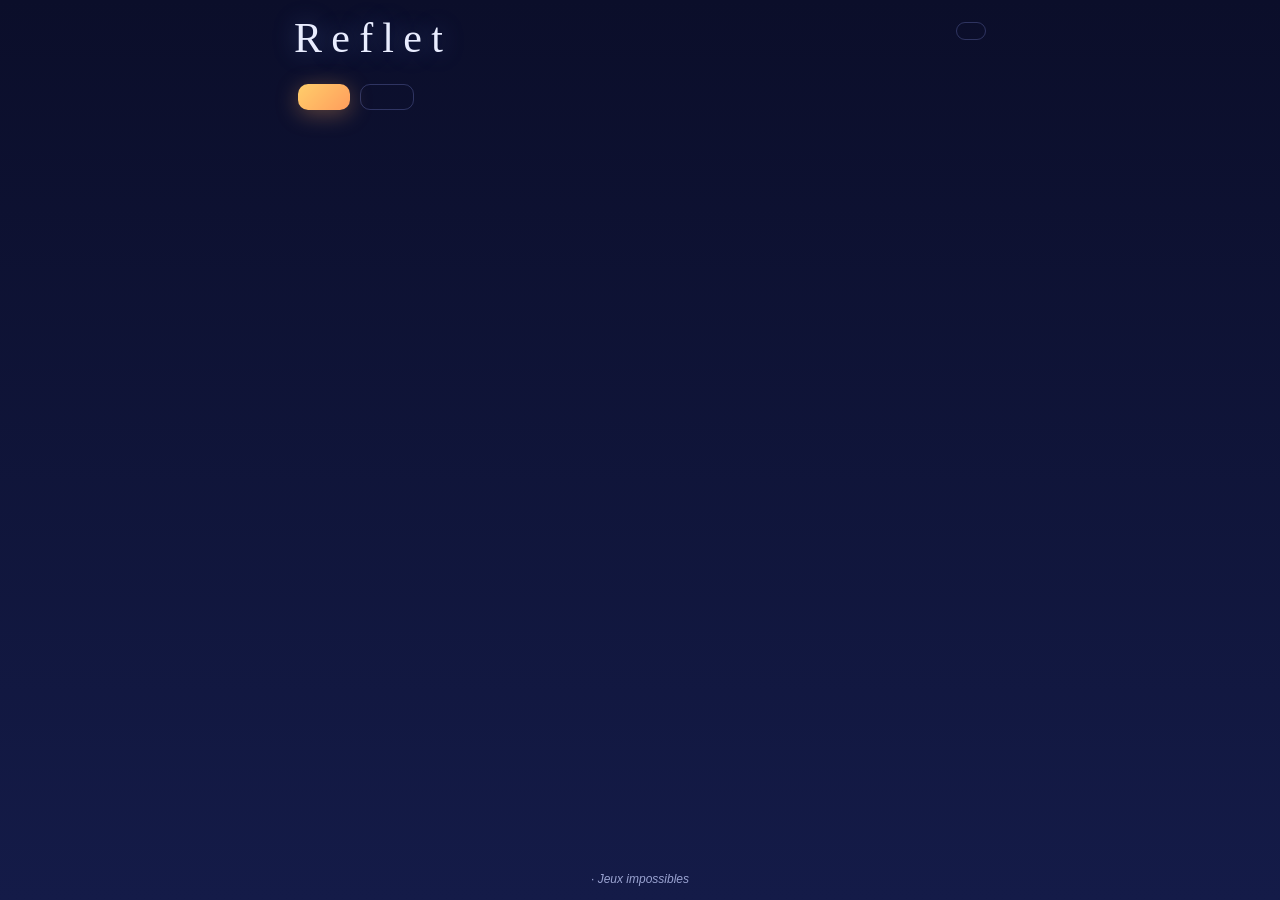
==== index.html @ 9a69a8be "Interface trilingue EN/FR/ES : écrans accueil/niveaux/jeu, plateau animé, swipe + croix tactile, und" ====
<!DOCTYPE html>
<html lang="en">
<head>
  <meta charset="utf-8">
  <meta name="viewport" content="width=device-width, initial-scale=1, viewport-fit=cover">
  <title>Reflet</title>
  <meta name="description" content="Reflet — a puzzle of twin lights. One command drives two fireflies; her left is your right.">
  <link rel="stylesheet" href="css/style.css">
</head>
<body>
  <div id="app">
    <header id="top">
      <div class="brand">
        <h1>Reflet</h1>
        <p id="tagline"></p>
      </div>
      <div class="topctl">
        <div id="langs" class="langs" role="group" aria-label="Language"></div>
        <button id="btn-sound" class="ghost"></button>
      </div>
    </header>

    <main>
      <section id="home" class="screen">
        <p class="subtitle" data-i18n="subtitle"></p>
        <div class="homebtns">
          <button id="btn-play" class="primary big"></button>
          <button id="btn-howto" class="ghost big"></button>
        </div>
        <div id="levelgrid" class="levelgrid"></div>
        <p class="keys" data-i18n="keysHint"></p>
      </section>

      <section id="game" class="screen hidden">
        <div class="hud">
          <button id="btn-menu" class="ghost"></button>
          <div class="hud-mid">
            <span id="hud-level"></span>
            <span id="hud-moves" class="muted"></span>
          </div>
          <div class="hud-right">
            <button id="btn-undo" class="ghost"></button>
            <button id="btn-restart" class="ghost"></button>
            <button id="btn-rules-game" class="ghost round"></button>
          </div>
        </div>
        <p id="goal-hint" class="goalhint"></p>
        <div id="board-wrap"><div id="board" tabindex="0" aria-label="Reflet board"></div></div>
        <div id="dpad" class="dpad">
          <span></span><button id="dpad-u" class="ghost" aria-label="Up">▲</button><span></span>
          <button id="dpad-l" class="ghost" aria-label="Left">◀</button>
          <button id="dpad-d" class="ghost" aria-label="Down">▼</button>
          <button id="dpad-r" class="ghost" aria-label="Right">▶</button>
        </div>
        <p class="keys touch-only" data-i18n="touchHint"></p>
      </section>
    </main>

    <footer>
      <span data-i18n="credit"></span> · <span class="series">Jeux impossibles</span>
    </footer>
  </div>

  <div id="overlay" class="hidden" role="dialog" aria-modal="true">
    <div id="overlay-card"></div>
  </div>

  <script src="js/engine.js"></script>
  <script src="js/levels.js"></script>
  <script src="js/i18n.js"></script>
  <script src="js/audio.js"></script>
  <script src="js/ui.js"></script>
</body>
</html>
---- css/style.css ----
/* Reflet — feuille de style. Palette nuit : indigo profond, ambre, turquoise. */
* { box-sizing: border-box; margin: 0; padding: 0; }
html, body { height: 100%; }

:root {
  --bg0: #0b0e2a;
  --bg1: #141b48;
  --ink: #e9edff;
  --muted: #9aa3d1;
  --amber: #ffce6b;
  --amber-glow: rgba(255, 194, 100, 0.55);
  --teal: #6fe3ff;
  --teal-glow: rgba(100, 215, 255, 0.5);
  --wall: #2b3163;
  --wall-top: #3d4489;
  --panel: rgba(20, 26, 66, 0.72);
}

body {
  font-family: -apple-system, "Segoe UI", Roboto, "Helvetica Neue", Arial, sans-serif;
  background: linear-gradient(180deg, var(--bg0) 0%, var(--bg1) 100%) fixed;
  color: var(--ink);
  min-height: 100vh;
  overflow-x: hidden;
  -webkit-tap-highlight-color: transparent;
}

#app {
  max-width: 720px;
  margin: 0 auto;
  padding: 14px 14px 8px;
  min-height: 100vh;
  display: flex;
  flex-direction: column;
}

/* ---------------------------------------------------------------- en-tête */
#top { display: flex; align-items: flex-start; justify-content: space-between; gap: 10px; }
.brand h1 {
  font-family: Georgia, "Times New Roman", serif;
  font-weight: 500;
  font-size: clamp(30px, 6vw, 42px);
  letter-spacing: 0.22em;
  color: var(--ink);
  text-shadow: 0 0 24px rgba(120, 160, 255, 0.35);
}
#tagline { color: var(--muted); font-size: 13px; letter-spacing: 0.08em; }
.topctl { display: flex; flex-direction: column; align-items: flex-end; gap: 8px; }
.langs { display: flex; gap: 4px; }

/* ---------------------------------------------------------------- boutons */
button {
  font: inherit;
  color: var(--ink);
  background: var(--panel);
  border: 1px solid rgba(150, 165, 255, 0.25);
  border-radius: 10px;
  padding: 8px 14px;
  cursor: pointer;
  transition: transform 0.08s ease, border-color 0.15s ease, background 0.15s ease;
}
button:hover { border-color: rgba(180, 195, 255, 0.55); }
button:active { transform: scale(0.96); }
button:focus-visible { outline: 2px solid var(--teal); outline-offset: 2px; }
button.primary {
  background: linear-gradient(135deg, #ffce6b, #ff9d5c);
  color: #241c07;
  font-weight: 700;
  border: none;
  box-shadow: 0 4px 22px rgba(255, 170, 90, 0.35);
}
button.big { font-size: 17px; padding: 12px 26px; }
button.ghost { background: transparent; }
button.round { width: 38px; height: 38px; padding: 0; border-radius: 50%; font-weight: 700; }
.pill { padding: 4px 10px; font-size: 12px; border-radius: 999px; }
.pill.active { border-color: var(--amber); color: var(--amber); }

/* ---------------------------------------------------------------- écrans */
main { flex: 1; display: flex; flex-direction: column; }
.screen { animation: fadein 0.25s ease; }
.hidden { display: none !important; }
@keyframes fadein { from { opacity: 0; transform: translateY(6px); } to { opacity: 1; } }

.subtitle { margin: 22px 4px 18px; max-width: 52ch; line-height: 1.55; color: var(--ink); opacity: 0.92; }
.homebtns { display: flex; gap: 10px; flex-wrap: wrap; margin: 0 4px 20px; }
.keys { color: var(--muted); font-size: 12.5px; margin: 14px 4px; text-align: center; }

.levelgrid { display: flex; flex-wrap: wrap; gap: 8px; margin: 4px; }
.chip {
  width: 52px; height: 56px;
  display: flex; flex-direction: column; align-items: center; justify-content: center;
  font-size: 17px;
}
.chip.locked { opacity: 0.45; cursor: default; }
.chip-stars { font-size: 9px; color: var(--amber); letter-spacing: 1px; margin-top: 2px; min-height: 11px; }

/* ---------------------------------------------------------------- hud */
.hud { display: flex; align-items: center; justify-content: space-between; gap: 8px; margin: 10px 0 2px; }
.hud-mid { display: flex; flex-direction: column; align-items: center; gap: 2px; min-width: 0; }
#hud-level { font-size: 15px; }
#hud-moves { font-size: 12.5px; }
.muted { color: var(--muted); }
.hud-right { display: flex; gap: 6px; align-items: center; }
#btn-undo, #btn-restart { font-size: 13px; padding: 8px 10px; }
.goalhint { text-align: center; color: var(--muted); font-size: 12.5px; margin: 6px 0 12px; letter-spacing: 0.04em; }

/* ---------------------------------------------------------------- plateau */
#board-wrap { display: flex; justify-content: center; }
#board {
  position: relative;
  border-radius: 14px;
  background: rgba(10, 13, 40, 0.6);
  box-shadow: inset 0 0 0 1px rgba(140, 160, 255, 0.14), 0 10px 40px rgba(0, 0, 20, 0.45);
  touch-action: none;
  outline: none;
}
#board.shake { animation: shake 0.28s ease; }
@keyframes shake {
  0%, 100% { transform: translateX(0); }
  25% { transform: translateX(-5px); }
  50% { transform: translateX(4px); }
  75% { transform: translateX(-2px); }
}

.cell { position: absolute; }
.cell.alt { background: rgba(255, 255, 255, 0.028); }
.cell.wall {
  background: linear-gradient(180deg, var(--wall-top), var(--wall));
  box-shadow: inset 0 -3px 0 rgba(0, 0, 30, 0.35), inset 0 1px 0 rgba(190, 200, 255, 0.18);
  border-radius: 5px;
  transform: scale(0.94);
}
.cell.goal-a, .cell.goal-b { border-radius: 50%; }
.cell.goal-a {
  box-shadow: inset 0 0 0 2px var(--amber), inset 0 0 14px rgba(255, 200, 100, 0.35);
  animation: breathe 2.6s ease-in-out infinite;
}
.cell.goal-b {
  box-shadow: inset 0 0 0 2px var(--teal), inset 0 0 14px rgba(100, 220, 255, 0.3);
  animation: breathe 2.6s ease-in-out infinite 1.3s;
}
@keyframes breathe {
  0%, 100% { box-shadow: inset 0 0 0 2px currentColor; }
  50% { filter: brightness(1.35); }
}
.cell.goal-a { color: var(--amber); }
.cell.goal-b { color: var(--teal); }

/* lucioles */
.fly {
  position: absolute;
  top: 0; left: 0;
  display: flex; align-items: center; justify-content: center;
  transition: transform 0.14s ease;
  pointer-events: none;
  z-index: 2;
}
.fly::after {
  content: "";
  width: 42%; height: 42%;
  border-radius: 50%;
  animation: flicker 1.9s ease-in-out infinite;
}
.fly.a::after { background: radial-gradient(circle at 35% 35%, #fff6dc, var(--amber) 60%); box-shadow: 0 0 14px 6px var(--amber-glow); }
.fly.b::after { background: radial-gradient(circle at 35% 35%, #eafcff, var(--teal) 60%); box-shadow: 0 0 14px 6px var(--teal-glow); animation-delay: 0.9s; }
@keyframes flicker {
  0%, 100% { opacity: 1; transform: scale(1); }
  45% { opacity: 0.75; transform: scale(0.88); }
  60% { opacity: 1; transform: scale(1.05); }
}
.fly.home::after { animation: homepulse 0.7s ease infinite alternate; }
@keyframes homepulse { from { transform: scale(1); } to { transform: scale(1.5); } }

/* ---------------------------------------------------------------- croix tactile */
.dpad {
  display: none;
  grid-template-columns: repeat(3, 56px);
  grid-template-rows: repeat(2, 48px);
  gap: 6px;
  justify-content: center;
  margin-top: 16px;
}
body.touch .dpad { display: grid; }
body.touch .touch-only { display: block; }
.touch-only { display: none; }
#dpad button { font-size: 18px; }

/* ---------------------------------------------------------------- superpositions */
#overlay {
  position: fixed; inset: 0;
  background: rgba(6, 8, 26, 0.78);
  backdrop-filter: blur(3px);
  display: flex; align-items: center; justify-content: center;
  z-index: 10;
  padding: 20px;
  animation: fadein 0.2s ease;
}
#overlay-card {
  background: linear-gradient(180deg, #161d4e, #10143a);
  border: 1px solid rgba(150, 165, 255, 0.3);
  border-radius: 16px;
  padding: 26px 24px;
  max-width: 430px;
  width: 100%;
  box-shadow: 0 18px 60px rgba(0, 0, 25, 0.6);
  text-align: center;
}
#overlay-card h2 {
  font-family: Georgia, serif;
  font-weight: 500;
  letter-spacing: 0.06em;
  margin-bottom: 12px;
  font-size: 24px;
}
.rules { text-align: left; }
.rules p { margin: 10px 0; line-height: 1.55; font-size: 14.5px; }
.rules-demo {
  display: flex; align-items: center; justify-content: center; gap: 10px;
  margin: 14px 0; color: var(--muted); font-size: 13px;
}
.demo-fly { font-size: 20px; }
.demo-fly.a { color: var(--amber); text-shadow: 0 0 10px var(--amber-glow); }
.demo-fly.b { color: var(--teal); text-shadow: 0 0 10px var(--teal-glow); }
#overlay-card button { margin-top: 14px; }
.btn-row { display: flex; gap: 8px; justify-content: center; }
.big { font-size: 20px; }
.star-row { font-size: 38px; margin: 6px 0 10px; letter-spacing: 6px; }
.star { color: rgba(160, 170, 220, 0.35); }
.star.on { color: var(--amber); text-shadow: 0 0 18px var(--amber-glow); animation: pop 0.4s ease; }
@keyframes pop { from { transform: scale(0.3); opacity: 0; } to { transform: scale(1); } }

/* ---------------------------------------------------------------- pied */
footer {
  margin-top: 18px;
  padding: 10px 4px 6px;
  color: var(--muted);
  font-size: 12px;
  text-align: center;
}
.series { font-style: italic; }

/* marge de sécurité pour les téléphones à encoche */
@supports (padding: env(safe-area-inset-bottom)) {
  footer { padding-bottom: calc(6px + env(safe-area-inset-bottom)); }
}
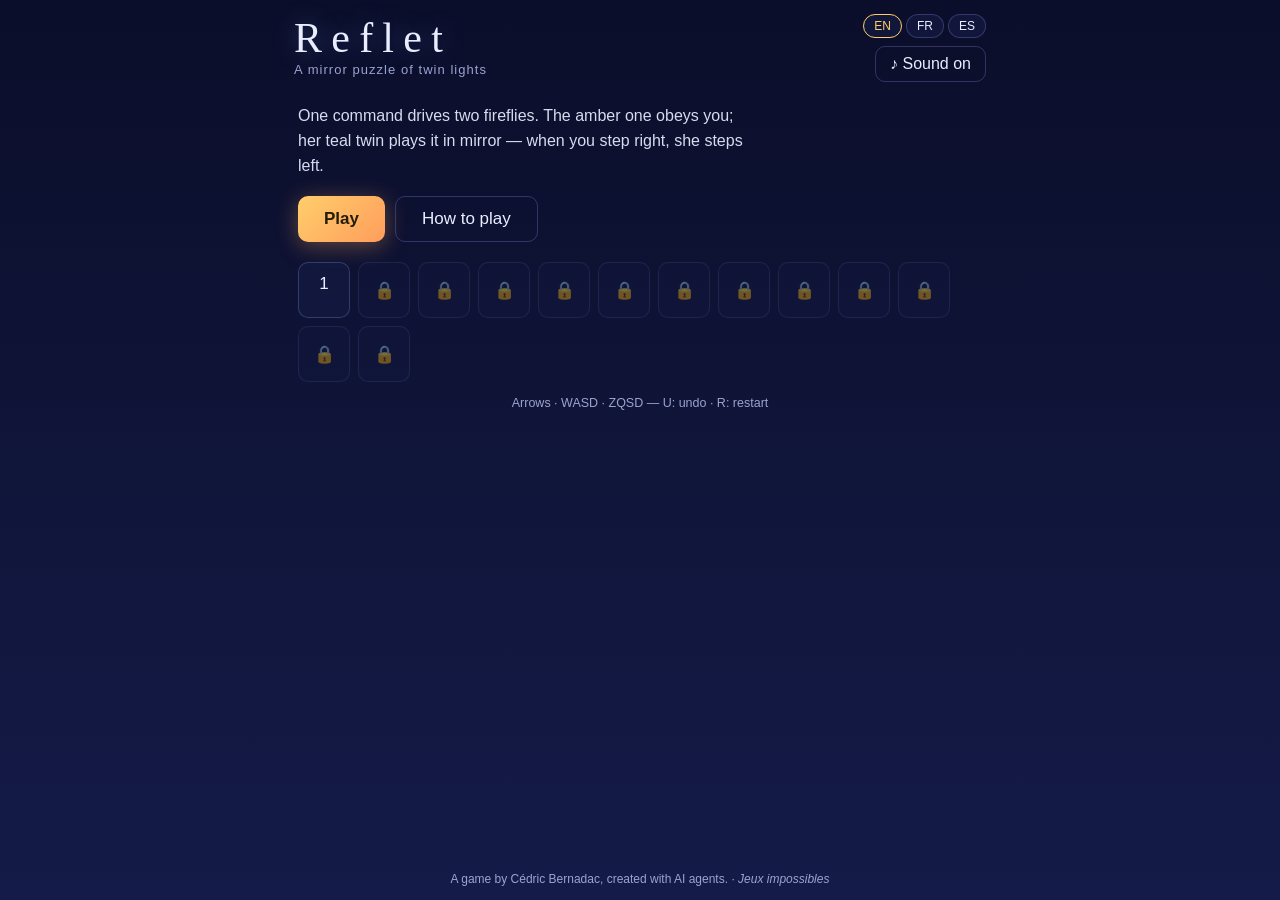
==== commit e78df882: "Format LOB7 : index.html autonome généré depuis les sources (styles/scripts inline), build tools/bui" ====
--- a/index.html
+++ b/index.html
@@ -5,7 +5,254 @@
   <meta name="viewport" content="width=device-width, initial-scale=1, viewport-fit=cover">
   <title>Reflet</title>
   <meta name="description" content="Reflet — a puzzle of twin lights. One command drives two fireflies; her left is your right.">
-  <link rel="stylesheet" href="css/style.css">
+  <style>
+/* Reflet — feuille de style. Palette nuit : indigo profond, ambre, turquoise. */
+* { box-sizing: border-box; margin: 0; padding: 0; }
+html, body { height: 100%; }
+
+:root {
+  --bg0: #0b0e2a;
+  --bg1: #141b48;
+  --ink: #e9edff;
+  --muted: #9aa3d1;
+  --amber: #ffce6b;
+  --amber-glow: rgba(255, 194, 100, 0.55);
+  --teal: #6fe3ff;
+  --teal-glow: rgba(100, 215, 255, 0.5);
+  --wall: #2b3163;
+  --wall-top: #3d4489;
+  --panel: rgba(20, 26, 66, 0.72);
+}
+
+body {
+  font-family: -apple-system, "Segoe UI", Roboto, "Helvetica Neue", Arial, sans-serif;
+  background: linear-gradient(180deg, var(--bg0) 0%, var(--bg1) 100%) fixed;
+  color: var(--ink);
+  min-height: 100vh;
+  overflow-x: hidden;
+  -webkit-tap-highlight-color: transparent;
+}
+
+#app {
+  max-width: 720px;
+  margin: 0 auto;
+  padding: 14px 14px 8px;
+  min-height: 100vh;
+  display: flex;
+  flex-direction: column;
+}
+
+/* ---------------------------------------------------------------- en-tête */
+#top { display: flex; align-items: flex-start; justify-content: space-between; gap: 10px; }
+.brand h1 {
+  font-family: Georgia, "Times New Roman", serif;
+  font-weight: 500;
+  font-size: clamp(30px, 6vw, 42px);
+  letter-spacing: 0.22em;
+  color: var(--ink);
+  text-shadow: 0 0 24px rgba(120, 160, 255, 0.35);
+}
+#tagline { color: var(--muted); font-size: 13px; letter-spacing: 0.08em; }
+.topctl { display: flex; flex-direction: column; align-items: flex-end; gap: 8px; }
+.langs { display: flex; gap: 4px; }
+
+/* ---------------------------------------------------------------- boutons */
+button {
+  font: inherit;
+  color: var(--ink);
+  background: var(--panel);
+  border: 1px solid rgba(150, 165, 255, 0.25);
+  border-radius: 10px;
+  padding: 8px 14px;
+  cursor: pointer;
+  transition: transform 0.08s ease, border-color 0.15s ease, background 0.15s ease;
+}
+button:hover { border-color: rgba(180, 195, 255, 0.55); }
+button:active { transform: scale(0.96); }
+button:focus-visible { outline: 2px solid var(--teal); outline-offset: 2px; }
+button.primary {
+  background: linear-gradient(135deg, #ffce6b, #ff9d5c);
+  color: #241c07;
+  font-weight: 700;
+  border: none;
+  box-shadow: 0 4px 22px rgba(255, 170, 90, 0.35);
+}
+button.big { font-size: 17px; padding: 12px 26px; }
+button.ghost { background: transparent; }
+button.round { width: 38px; height: 38px; padding: 0; border-radius: 50%; font-weight: 700; }
+.pill { padding: 4px 10px; font-size: 12px; border-radius: 999px; }
+.pill.active { border-color: var(--amber); color: var(--amber); }
+
+/* ---------------------------------------------------------------- écrans */
+main { flex: 1; display: flex; flex-direction: column; }
+.screen { animation: fadein 0.25s ease; }
+.hidden { display: none !important; }
+@keyframes fadein { from { opacity: 0; transform: translateY(6px); } to { opacity: 1; } }
+
+.subtitle { margin: 22px 4px 18px; max-width: 52ch; line-height: 1.55; color: var(--ink); opacity: 0.92; }
+.homebtns { display: flex; gap: 10px; flex-wrap: wrap; margin: 0 4px 20px; }
+.keys { color: var(--muted); font-size: 12.5px; margin: 14px 4px; text-align: center; }
+
+.levelgrid { display: flex; flex-wrap: wrap; gap: 8px; margin: 4px; }
+.chip {
+  width: 52px; height: 56px;
+  display: flex; flex-direction: column; align-items: center; justify-content: center;
+  font-size: 17px;
+}
+.chip.locked { opacity: 0.45; cursor: default; }
+.chip-stars { font-size: 9px; color: var(--amber); letter-spacing: 1px; margin-top: 2px; min-height: 11px; }
+
+/* ---------------------------------------------------------------- hud */
+.hud { display: flex; align-items: center; justify-content: space-between; gap: 8px; margin: 10px 0 2px; }
+.hud-mid { display: flex; flex-direction: column; align-items: center; gap: 2px; min-width: 0; }
+#hud-level { font-size: 15px; }
+#hud-moves { font-size: 12.5px; }
+.muted { color: var(--muted); }
+.hud-right { display: flex; gap: 6px; align-items: center; }
+#btn-undo, #btn-restart { font-size: 13px; padding: 8px 10px; }
+.goalhint { text-align: center; color: var(--muted); font-size: 12.5px; margin: 6px 0 12px; letter-spacing: 0.04em; }
+
+/* ---------------------------------------------------------------- plateau */
+#board-wrap { display: flex; justify-content: center; }
+#board {
+  position: relative;
+  border-radius: 14px;
+  background: rgba(10, 13, 40, 0.6);
+  box-shadow: inset 0 0 0 1px rgba(140, 160, 255, 0.14), 0 10px 40px rgba(0, 0, 20, 0.45);
+  touch-action: none;
+  outline: none;
+}
+#board.shake { animation: shake 0.28s ease; }
+@keyframes shake {
+  0%, 100% { transform: translateX(0); }
+  25% { transform: translateX(-5px); }
+  50% { transform: translateX(4px); }
+  75% { transform: translateX(-2px); }
+}
+
+.cell { position: absolute; }
+.cell.alt { background: rgba(255, 255, 255, 0.028); }
+.cell.wall {
+  background: linear-gradient(180deg, var(--wall-top), var(--wall));
+  box-shadow: inset 0 -3px 0 rgba(0, 0, 30, 0.35), inset 0 1px 0 rgba(190, 200, 255, 0.18);
+  border-radius: 5px;
+  transform: scale(0.94);
+}
+.cell.goal-a, .cell.goal-b { border-radius: 50%; }
+.cell.goal-a {
+  box-shadow: inset 0 0 0 2px var(--amber), inset 0 0 14px rgba(255, 200, 100, 0.35);
+  animation: breathe 2.6s ease-in-out infinite;
+}
+.cell.goal-b {
+  box-shadow: inset 0 0 0 2px var(--teal), inset 0 0 14px rgba(100, 220, 255, 0.3);
+  animation: breathe 2.6s ease-in-out infinite 1.3s;
+}
+@keyframes breathe {
+  0%, 100% { box-shadow: inset 0 0 0 2px currentColor; }
+  50% { filter: brightness(1.35); }
+}
+.cell.goal-a { color: var(--amber); }
+.cell.goal-b { color: var(--teal); }
+
+/* lucioles */
+.fly {
+  position: absolute;
+  top: 0; left: 0;
+  display: flex; align-items: center; justify-content: center;
+  transition: transform 0.14s ease;
+  pointer-events: none;
+  z-index: 2;
+}
+.fly::after {
+  content: "";
+  width: 42%; height: 42%;
+  border-radius: 50%;
+  animation: flicker 1.9s ease-in-out infinite;
+}
+.fly.a::after { background: radial-gradient(circle at 35% 35%, #fff6dc, var(--amber) 60%); box-shadow: 0 0 14px 6px var(--amber-glow); }
+.fly.b::after { background: radial-gradient(circle at 35% 35%, #eafcff, var(--teal) 60%); box-shadow: 0 0 14px 6px var(--teal-glow); animation-delay: 0.9s; }
+@keyframes flicker {
+  0%, 100% { opacity: 1; transform: scale(1); }
+  45% { opacity: 0.75; transform: scale(0.88); }
+  60% { opacity: 1; transform: scale(1.05); }
+}
+.fly.home::after { animation: homepulse 0.7s ease infinite alternate; }
+@keyframes homepulse { from { transform: scale(1); } to { transform: scale(1.5); } }
+
+/* ---------------------------------------------------------------- croix tactile */
+.dpad {
+  display: none;
+  grid-template-columns: repeat(3, 56px);
+  grid-template-rows: repeat(2, 48px);
+  gap: 6px;
+  justify-content: center;
+  margin-top: 16px;
+}
+body.touch .dpad { display: grid; }
+body.touch .touch-only { display: block; }
+.touch-only { display: none; }
+#dpad button { font-size: 18px; }
+
+/* ---------------------------------------------------------------- superpositions */
+#overlay {
+  position: fixed; inset: 0;
+  background: rgba(6, 8, 26, 0.78);
+  backdrop-filter: blur(3px);
+  display: flex; align-items: center; justify-content: center;
+  z-index: 10;
+  padding: 20px;
+  animation: fadein 0.2s ease;
+}
+#overlay-card {
+  background: linear-gradient(180deg, #161d4e, #10143a);
+  border: 1px solid rgba(150, 165, 255, 0.3);
+  border-radius: 16px;
+  padding: 26px 24px;
+  max-width: 430px;
+  width: 100%;
+  box-shadow: 0 18px 60px rgba(0, 0, 25, 0.6);
+  text-align: center;
+}
+#overlay-card h2 {
+  font-family: Georgia, serif;
+  font-weight: 500;
+  letter-spacing: 0.06em;
+  margin-bottom: 12px;
+  font-size: 24px;
+}
+.rules { text-align: left; }
+.rules p { margin: 10px 0; line-height: 1.55; font-size: 14.5px; }
+.rules-demo {
+  display: flex; align-items: center; justify-content: center; gap: 10px;
+  margin: 14px 0; color: var(--muted); font-size: 13px;
+}
+.demo-fly { font-size: 20px; }
+.demo-fly.a { color: var(--amber); text-shadow: 0 0 10px var(--amber-glow); }
+.demo-fly.b { color: var(--teal); text-shadow: 0 0 10px var(--teal-glow); }
+#overlay-card button { margin-top: 14px; }
+.btn-row { display: flex; gap: 8px; justify-content: center; }
+.big { font-size: 20px; }
+.star-row { font-size: 38px; margin: 6px 0 10px; letter-spacing: 6px; }
+.star { color: rgba(160, 170, 220, 0.35); }
+.star.on { color: var(--amber); text-shadow: 0 0 18px var(--amber-glow); animation: pop 0.4s ease; }
+@keyframes pop { from { transform: scale(0.3); opacity: 0; } to { transform: scale(1); } }
+
+/* ---------------------------------------------------------------- pied */
+footer {
+  margin-top: 18px;
+  padding: 10px 4px 6px;
+  color: var(--muted);
+  font-size: 12px;
+  text-align: center;
+}
+.series { font-style: italic; }
+
+/* marge de sécurité pour les téléphones à encoche */
+@supports (padding: env(safe-area-inset-bottom)) {
+  footer { padding-bottom: calc(6px + env(safe-area-inset-bottom)); }
+}
+
+</style>
 </head>
 <body>
   <div id="app">
@@ -65,10 +312,806 @@
     <div id="overlay-card"></div>
   </div>
 
-  <script src="js/engine.js"></script>
-  <script src="js/levels.js"></script>
-  <script src="js/i18n.js"></script>
-  <script src="js/audio.js"></script>
-  <script src="js/ui.js"></script>
+  <script>
+/*
+ * Reflet — moteur de jeu pur (sans DOM).
+ * Chargé par index.html (window.RefletEngine) et par les tests Node.
+ * Règle centrale : un seul ordre de déplacement déplace les deux lucioles ;
+ * la seconde (le reflet) joue le même ordre en miroir horizontal (G<->D).
+ */
+(function (root, factory) {
+  if (typeof module === 'object' && module.exports) module.exports = factory();
+  else root.RefletEngine = factory();
+})(typeof self !== 'undefined' ? self : this, function () {
+  'use strict';
+
+  var DIRS = { U: [-1, 0], D: [1, 0], L: [0, -1], R: [0, 1] };
+  var MIRROR = { U: 'U', D: 'D', L: 'R', R: 'L' };
+
+  function parseLevel(level) {
+    var rows = level.grid;
+    var h = rows.length, w = rows[0].length;
+    var walls = new Array(h * w).fill(false);
+    var posA = null, posB = null, goalA = null, goalB = null;
+    for (var r = 0; r < h; r++) {
+      if (rows[r].length !== w) throw new Error('grille non rectangulaire niveau ' + level.name);
+      for (var c = 0; c < w; c++) {
+        var ch = rows[r][c];
+        if (ch === '#') walls[r * w + c] = true;
+        else if (ch === 'A') posA = r * w + c;
+        else if (ch === 'B') posB = r * w + c;
+        else if (ch === 'a') goalA = r * w + c;
+        else if (ch === 'b') goalB = r * w + c;
+        else if (ch !== '.') throw new Error('caractère inconnu « ' + ch + ' » niveau ' + level.name);
+      }
+    }
+    if (posA === null || posB === null || goalA === null || goalB === null)
+      throw new Error('niveau ' + level.name + ' : il faut A, B, a et b');
+    if (posA === posB) throw new Error('niveau ' + level.name + ' : A et B superposés');
+    return { w: w, h: h, walls: walls, posA: posA, posB: posB, goalA: goalA, goalB: goalB,
+             name: level.name, par: level.par || null, theme: level.theme || null };
+  }
+
+  function createState(level) {
+    var g = parseLevel(level);
+    return { w: g.w, h: g.h, walls: g.walls,
+             posA: g.posA, posB: g.posB, goalA: g.goalA, goalB: g.goalB,
+             name: g.name, par: g.par, theme: g.theme,
+             moves: 0, won: false, history: [] };
+  }
+
+  // Case cible d'un pas depuis idx dans dir, ou null si mur / hors grille.
+  function step(state, idx, dir) {
+    var r = Math.floor(idx / state.w), c = idx % state.w;
+    var d = DIRS[dir];
+    var nr = r + d[0], nc = c + d[1];
+    if (nr < 0 || nr >= state.h || nc < 0 || nc >= state.w) return null;
+    var ni = nr * state.w + nc;
+    return state.walls[ni] ? null : ni;
+  }
+
+  /*
+   * Applique un ordre aux deux lucioles simultanément.
+   * Renvoie { moved: bool, aMoved: bool, bMoved: bool, blocked: string|null, won: bool }.
+   * Règles de résolution simultanée :
+   *  - une luciole face à un mur reste sur place ;
+   *  - l'autre ne peut pas entrer sur la case d'une luciole immobile ;
+   *  - deux lucioles qui visent la même case vide restent toutes deux sur place ;
+   *  - deux lucioles qui se croisent (échange de cases) restent sur place.
+   */
+  function attemptMove(state, dir) {
+    if (state.won) return { moved: false, aMoved: false, bMoved: false, blocked: 'won', won: true };
+    if (!DIRS[dir]) throw new Error('direction inconnue ' + dir);
+    var ta = step(state, state.posA, dir);
+    var tb = step(state, state.posB, MIRROR[dir]);
+    var na = ta === null ? state.posA : ta;
+    var nb = tb === null ? state.posB : tb;
+
+    var blocked = null;
+    if (ta !== null && ta === state.posB && tb === null) { na = state.posA; blocked = 'A'; }
+    else if (tb !== null && tb === state.posA && ta === null) { nb = state.posB; blocked = 'B'; }
+    else if (ta !== null && tb !== null && ta === tb) { na = state.posA; nb = state.posB; blocked = 'both'; }
+    else if (ta === state.posB && tb === state.posA && ta !== null && tb !== null) { na = state.posA; nb = state.posB; blocked = 'swap'; }
+
+    if (na === state.posA && nb === state.posB)
+      return { moved: false, aMoved: false, bMoved: false, blocked: blocked || 'walls', won: false };
+
+    state.history.push({ posA: state.posA, posB: state.posB, moves: state.moves });
+    state.posA = na; state.posB = nb; state.moves++;
+    state.won = state.posA === state.goalA && state.posB === state.goalB;
+    return { moved: true, aMoved: na !== state.history[state.history.length - 1].posA,
+             bMoved: nb !== state.history[state.history.length - 1].posB,
+             blocked: null, won: state.won };
+  }
+
+  function undo(state) {
+    if (!state.history.length || state.won) return false;
+    var prev = state.history.pop();
+    state.posA = prev.posA; state.posB = prev.posB; state.moves = prev.moves;
+    return true;
+  }
+
+  // Solveur BFS (tests) : distance minimale en coups, ou -1 si insoluble.
+  function solve(state) {
+    var start = state.posA * state.w * state.h + state.posB;
+    var target = state.goalA * state.w * state.h + state.goalB;
+    if (start === target) return 0;
+    var dist = {}; dist[start] = 0;
+    var queue = [start];
+    var head = 0;
+    while (head < queue.length) {
+      var cur = queue[head++];
+      var posA = Math.floor(cur / (state.w * state.h)), posB = cur % (state.w * state.h);
+      for (var dir in DIRS) {
+        var probe = { w: state.w, h: state.h, walls: state.walls,
+                      posA: posA, posB: posB, goalA: state.goalA, goalB: state.goalB,
+                      moves: 0, won: false, history: [] };
+        var r = attemptMove(probe, dir);
+        if (!r.moved) continue;
+        var key = probe.posA * state.w * state.h + probe.posB;
+        if (dist[key] === undefined) {
+          dist[key] = dist[cur] + 1;
+          if (key === target) return dist[key];
+          queue.push(key);
+        }
+      }
+    }
+    return -1;
+  }
+
+  return { DIRS: DIRS, MIRROR: MIRROR, parseLevel: parseLevel, createState: createState,
+           attemptMove: attemptMove, undo: undo, solve: solve, step: step };
+});
+
+</script>
+  <script>
+/*
+ * Reflet — niveaux, ordre de difficulté croissant.
+ * Grille : '.' sol, '#' mur, 'A' luciole de lumière, 'B' son reflet,
+ *          'a' portail de A, 'b' portail de B.
+ * Un ordre horizontal déplace A à l'horizontale et B en miroir (G<->D) ;
+ * un ordre vertical déplace les deux dans le même sens.
+ * `par` = nombre de coups optimal, prouvé par BFS (tests/engine.test.mjs).
+ */
+(function (root, factory) {
+  if (typeof module === 'object' && module.exports) module.exports = factory();
+  else root.RefletLevels = factory();
+})(typeof self !== 'undefined' ? self : this, function () {
+  'use strict';
+  return {
+    series: 'Jeux impossibles',
+    levels: [
+      { name: 'Éveil', theme: 'Éveil', par: 2, grid: [
+        '.....',
+        '.a.b.',
+        '.....',
+        '.A.B.',
+        '.....'
+      ]},
+      { name: 'Miroir', theme: 'Miroir', par: 3, grid: [
+        '.....',
+        '.ab..',
+        '.....',
+        'A..B.',
+        '.....'
+      ]},
+      { name: 'La rive', theme: 'La rive', par: 4, grid: [
+        '.....',
+        'b...a',
+        '.....',
+        '.BA..',
+        '.....'
+      ]},
+      { name: 'La dérive', theme: 'La dérive', par: 4, grid: [
+        '.......',
+        '..a..b.',
+        '.......',
+        '.......',
+        '.A..#B.',
+        '..#.#..',
+        '.......'
+      ]},
+      { name: 'Le confluent', theme: 'Le confluent', par: 5, grid: [
+        '.....',
+        '.a.b.',
+        '.###.',
+        '.....',
+        '.A.B.',
+        '.....'
+      ]},
+      { name: 'Le col', theme: 'Le col', par: 5, grid: [
+        '.......',
+        '.a...b.',
+        '##.#.##',
+        '.......',
+        '.A...B.',
+        '##.#.##',
+        '.......'
+      ]},
+      { name: 'Le phare', theme: 'Le phare', par: 7, grid: [
+        '.......',
+        '...a...',
+        '.......',
+        '.......',
+        '.A...B.',
+        '.#.#...',
+        '...b...'
+      ]},
+      { name: 'Le guet', theme: 'Le guet', par: 7, grid: [
+        '.....',
+        'b..a.',
+        '.....',
+        '.A...',
+        '.B...',
+        '.....'
+      ]},
+      { name: 'La bergerie', theme: 'La bergerie', par: 10, grid: [
+        '......',
+        '.b..a.',
+        '..##..',
+        '......',
+        '.A.#B.',
+        '#....#'
+      ]},
+      { name: 'La niche', theme: 'La niche', par: 11, grid: [
+        '..#..',
+        '..b..',
+        '..#..',
+        '.A.B.',
+        '.....',
+        '.a..#'
+      ]},
+      { name: 'La faille', theme: 'La faille', par: 11, grid: [
+        '.......',
+        '.a...b.',
+        '.#.##..',
+        '.......',
+        '..##.#.',
+        '.B...A.',
+        '.......'
+      ]},
+      { name: 'L’envers', theme: 'L’envers', par: 11, grid: [
+        '#.....#',
+        '.a...b.',
+        '..#.#..',
+        '...#...',
+        '..#.#..',
+        '.B..A..',
+        '#.....#'
+      ]},
+      { name: 'Le sillage', theme: 'Le sillage', par: 13, grid: [
+        '.......',
+        '..a.b..',
+        '.#.###.',
+        '.......',
+        '.###.#.',
+        '..B.A..',
+        '.......'
+      ]}
+    ]
+  };
+});
+
+</script>
+  <script>
+/*
+ * Reflet — interface multilingue (EN par défaut, FR, ES).
+ */
+(function (root, factory) {
+  if (typeof module === 'object' && module.exports) module.exports = factory();
+  else root.RefletI18n = factory();
+})(typeof self !== 'undefined' ? self : this, function () {
+  'use strict';
+  var dict = {
+    en: {
+      tagline: "A mirror puzzle of twin lights",
+      subtitle: "One command drives two fireflies. The amber one obeys you; her teal twin plays it in mirror — when you step right, she steps left.",
+      play: "Play",
+      continueGame: "Continue",
+      howTo: "How to play",
+      rulesTitle: "How to play",
+      rule1: "Every move drives both fireflies at once. The amber one follows your command; the teal one moves the opposite way horizontally — your left is her right, and vice versa. Up and down move both in the same direction.",
+      rule2: "Walls stop each firefly separately. One can be blocked while her twin slips away — that is how you break the mirror.",
+      rule3: "The sisters cannot swap places. If they would swap or land on the same cell, neither moves.",
+      rule4: "Guide each firefly to her own portal — amber to amber, teal to teal. Both must be home after the same move. Beat par for three stars; finish within par + 3 for two.",
+      goalHint: "Amber → amber portal · Teal → teal portal",
+      moves: "moves",
+      movesOne: "move",
+      par: "par",
+      level: "Level",
+      undo: "Undo",
+      restart: "Restart",
+      menu: "Menu",
+      next: "Next level",
+      replay: "Replay",
+      wonTitle: "Both lights are home!",
+      finalTitle: "The night is lit",
+      finalBody: "You guided every pair of twin lights back to their portals.",
+      total: "Total moves",
+      replayAll: "Start over",
+      keysHint: "Arrows · WASD · ZQSD — U: undo · R: restart",
+      touchHint: "Swipe on the board, or use the pad below",
+      langLabel: "Language",
+      soundOn: "Sound on",
+      soundOff: "Sound off",
+      close: "Close",
+      credit: "A game by Cédric Bernadac, created with AI agents.",
+      gotIt: "Got it"
+    },
+    fr: {
+      tagline: "Un puzzle miroir de lumières jumelles",
+      subtitle: "Une seule commande déplace deux lucioles. L'ambre vous obéit ; sa jumelle turquoise joue en miroir — votre droite est sa gauche.",
+      play: "Jouer",
+      continueGame: "Continuer",
+      howTo: "Comment jouer",
+      rulesTitle: "Comment jouer",
+      rule1: "Chaque déplacement mène les deux lucioles à la fois. L'ambre suit votre ordre ; la turquoise suit son miroir — votre droite est sa gauche. Haut et bas sont partagés.",
+      rule2: "Les murs arrêtent chaque luciole séparément. L'une peut être bloquée pendant que sa jumelle glisse — c'est ainsi qu'on brise le miroir.",
+      rule3: "Les sœurs ne peuvent pas échanger leurs places. Si elles risquent de se croiser ou d'atterrir sur la même case, aucune ne bouge.",
+      rule4: "Menez chaque luciole vers son propre portail — l'ambre vers l'ambre, la turquoise vers la turquoise. Les deux doivent être rentrées après le même coup. Battez le par pour trois étoiles ; finissez à par + 3 ou moins pour deux.",
+      goalHint: "Ambre → portail ambre · Turquoise → portail turquoise",
+      moves: "coups",
+      movesOne: "coup",
+      par: "par",
+      level: "Niveau",
+      undo: "Annuler",
+      restart: "Recommencer",
+      menu: "Menu",
+      next: "Niveau suivant",
+      replay: "Rejouer",
+      wonTitle: "Les deux lumières sont rentrées !",
+      finalTitle: "La nuit est illuminée",
+      finalBody: "Vous avez ramené chaque paire de lumières jumelles vers ses portails.",
+      total: "Total de coups",
+      replayAll: "Tout recommencer",
+      keysHint: "Flèches · WASD · ZQSD — U : annuler · R : recommencer",
+      touchHint: "Glissez sur le plateau, ou utilisez les flèches ci-dessous",
+      langLabel: "Langue",
+      soundOn: "Son activé",
+      soundOff: "Son coupé",
+      close: "Fermer",
+      credit: "Un jeu de Cédric Bernadac, créé avec des agents IA.",
+      gotIt: "Compris"
+    },
+    es: {
+      tagline: "Un puzle de espejos con luces gemelas",
+      subtitle: "Una sola orden mueve dos luciérnagas. La ámbar te obedece; su gemela turquesa juega en espejo — tu derecha es su izquierda.",
+      play: "Jugar",
+      continueGame: "Continuar",
+      howTo: "Cómo jugar",
+      rulesTitle: "Cómo jugar",
+      rule1: "Cada movimiento guía a las dos luciérnagas a la vez. La ámbar sigue tu orden; la turquesa sigue su espejo — tu derecha es su izquierda. Arriba y abajo se comparten.",
+      rule2: "Los muros detienen a cada luciérnaga por separado. Una puede quedar bloqueada mientras su gemela se desliza — así se rompe el espejo.",
+      rule3: "Las hermanas no pueden intercambiar sus casillas. Si fueran a cruzarse o a caer en la misma casilla, ninguna se mueve.",
+      rule4: "Guía a cada luciérnaga hasta su propio portal — la ámbar al ámbar, la turquesa al turquesa. Las dos deben llegar tras el mismo movimiento. Supera el par para tres estrellas; termina en par + 3 o menos para dos.",
+      goalHint: "Ámbar → portal ámbar · Turquesa → portal turquesa",
+      moves: "movimientos",
+      movesOne: "movimiento",
+      par: "par",
+      level: "Nivel",
+      undo: "Deshacer",
+      restart: "Reiniciar",
+      menu: "Menú",
+      next: "Nivel siguiente",
+      replay: "Repetir",
+      wonTitle: "¡Las dos luces están en casa!",
+      finalTitle: "La noche está iluminada",
+      finalBody: "Has llevado a cada pareja de luces gemelas hasta sus portales.",
+      total: "Total de movimientos",
+      replayAll: "Empezar de nuevo",
+      keysHint: "Flechas · WASD · ZQSD — U: deshacer · R: reiniciar",
+      touchHint: "Desliza sobre el tablero o usa la cruceta",
+      langLabel: "Idioma",
+      soundOn: "Sonido activado",
+      soundOff: "Sonido silenciado",
+      close: "Cerrar",
+      credit: "Un juego de Cédric Bernadac, creado con agentes de IA.",
+      gotIt: "Entendido"
+    }
+  };
+  return {
+    langs: ['en', 'fr', 'es'],
+    dict: dict,
+    get: function (lang, key) {
+      var d = dict[lang] || dict.en;
+      return d[key] !== undefined ? d[key] : dict.en[key];
+    }
+  };
+});
+
+</script>
+  <script>
+/*
+ * Reflet — mini-synthé WebAudio (aucun asset externe).
+ */
+(function (root, factory) {
+  if (typeof module === 'object' && module.exports) module.exports = factory(root);
+  else root.RefletAudio = factory(root);
+})(typeof self !== 'undefined' ? self : this, function (root) {
+  'use strict';
+  var ctx = null, enabled = true;
+
+  function ensure() {
+    if (!ctx) {
+      var AC = root.AudioContext || root.webkitAudioContext;
+      if (!AC) return null;
+      ctx = new AC();
+    }
+    if (ctx.state === 'suspended') ctx.resume();
+    return ctx;
+  }
+
+  function tone(freq, dur, type, gain, when, slideTo) {
+    if (!enabled) return;
+    try {
+      var c = ensure();
+      if (!c) return;
+      var t = c.currentTime + (when || 0);
+      var o = c.createOscillator(), g = c.createGain();
+      o.type = type || 'sine';
+      o.frequency.setValueAtTime(freq, t);
+      if (slideTo) o.frequency.exponentialRampToValueAtTime(slideTo, t + dur);
+      g.gain.setValueAtTime(0.0001, t);
+      g.gain.exponentialRampToValueAtTime(gain || 0.12, t + 0.012);
+      g.gain.exponentialRampToValueAtTime(0.0001, t + dur);
+      o.connect(g); g.connect(c.destination);
+      o.start(t); o.stop(t + dur + 0.05);
+    } catch (e) { /* audio indisponible : le jeu reste jouable en silence */ }
+  }
+
+  return {
+    setEnabled: function (v) { enabled = !!v; },
+    isEnabled: function () { return enabled; },
+    unlock: function () { ensure(); },
+    move: function () { tone(430, 0.09, 'sine', 0.08, 0, 620); },
+    blocked: function () { tone(120, 0.12, 'square', 0.05, 0, 80); },
+    ui: function () { tone(700, 0.05, 'sine', 0.05); },
+    star: function (i) { tone(660 + i * 220, 0.12, 'sine', 0.09); },
+    win: function () {
+      [523, 659, 784, 1047].forEach(function (f, i) { tone(f, 0.16, 'sine', 0.09, i * 0.09); });
+      tone(1568, 0.3, 'sine', 0.05, 0.4);
+    }
+  };
+});
+
+</script>
+  <script>
+/*
+ * Reflet — contrôleur d'interface (écrans, plateau, entrées clavier/tactile).
+ */
+(function () {
+  'use strict';
+  var E = window.RefletEngine, LV = window.RefletLevels.levels, I18N = window.RefletI18n, AU = window.RefletAudio;
+
+  var SAVE_KEY = 'reflet.save.v1';
+  var save = { unlocked: 1, stars: {}, best: {}, lang: 'en', sound: true };
+  try {
+    var raw = localStorage.getItem(SAVE_KEY);
+    if (raw) {
+      var parsed = JSON.parse(raw);
+      save = { unlocked: parsed.unlocked || 1, stars: parsed.stars || {},
+               best: parsed.best || {}, lang: parsed.lang || 'en', sound: parsed.sound !== false };
+    }
+  } catch (e) { /* stockage indisponible : partie sans sauvegarde */ }
+
+  function persist() { try { localStorage.setItem(SAVE_KEY, JSON.stringify(save)); } catch (e) {} }
+  function t(key) { return I18N.get(save.lang, key); }
+
+  var state = null;        // état moteur du niveau courant
+  var levelIndex = 0;
+  var busy = false;        // évite les entrées pendant l'animation de victoire
+
+  // ---------------------------------------------------------------- utilitaires
+  function $(id) { return document.getElementById(id); }
+  function el(tag, cls, text) {
+    var n = document.createElement(tag);
+    if (cls) n.className = cls;
+    if (text !== undefined) n.textContent = text;
+    return n;
+  }
+  function show(node, on) { node.classList.toggle('hidden', !on); }
+
+  function starsFor(moves, par) {
+    if (moves <= par) return 3;
+    if (moves <= par + 3) return 2;
+    return 1;
+  }
+
+  // ---------------------------------------------------------------- i18n rendu
+  function renderTexts() {
+    document.documentElement.lang = save.lang;
+    var nodes = document.querySelectorAll('[data-i18n]');
+    for (var i = 0; i < nodes.length; i++) nodes[i].textContent = t(nodes[i].getAttribute('data-i18n'));
+    $('tagline').textContent = t('tagline');
+    $('btn-play').textContent = save.unlocked > 1 && LV.length ? t('continueGame') : t('play');
+    $('btn-howto').textContent = t('howTo');
+    $('btn-sound').textContent = save.sound ? '♪ ' + t('soundOn') : '✕ ' + t('soundOff');
+    $('btn-sound').setAttribute('aria-label', t('soundOn'));
+    $('btn-menu').textContent = t('menu');
+    $('btn-undo').textContent = '⟲ ' + t('undo');
+    $('btn-restart').textContent = t('restart');
+    $('btn-rules-game').textContent = '?';
+    $('btn-rules-game').setAttribute('aria-label', t('howTo'));
+    $('goal-hint').textContent = t('goalHint');
+    renderLangPills();
+    renderLevelGrid();
+    if (state) renderHud();
+  }
+
+  function renderLangPills() {
+    var box = $('langs');
+    box.textContent = '';
+    I18N.langs.forEach(function (code) {
+      var b = el('button', 'pill' + (save.lang === code ? ' active' : ''), code.toUpperCase());
+      b.addEventListener('click', function () {
+        save.lang = code; persist(); AU.ui(); renderTexts();
+      });
+      box.appendChild(b);
+    });
+  }
+
+  // ---------------------------------------------------------------- écran niveaux
+  function renderLevelGrid() {
+    var grid = $('levelgrid');
+    grid.textContent = '';
+    LV.forEach(function (lvl, i) {
+      var locked = i + 1 > save.unlocked;
+      var chip = el('button', 'chip' + (locked ? ' locked' : ''));
+      chip.textContent = locked ? '🔒' : String(i + 1);
+      if (!locked) {
+        var stars = save.stars[i] || 0;
+        var row = el('span', 'chip-stars', '★'.repeat(stars) || '');
+        chip.appendChild(row);
+        chip.addEventListener('click', function () { AU.ui(); openLevel(i); });
+      }
+      grid.appendChild(chip);
+    });
+  }
+
+  // ---------------------------------------------------------------- plateau
+  function cellSize() {
+    var w = state.w, h = state.h;
+    var availW = Math.min(window.innerWidth - 28, 560);
+    var availH = window.innerHeight - 340;
+    var s = Math.floor(Math.min(availW / w, availH / h, 64));
+    return Math.max(30, s);
+  }
+
+  function buildBoard() {
+    var board = $('board');
+    board.textContent = '';
+    var s = cellSize(), w = state.w, h = state.h;
+    board.style.width = w * s + 'px';
+    board.style.height = h * s + 'px';
+
+    for (var r = 0; r < h; r++) {
+      for (var c = 0; c < w; c++) {
+        var cell = el('div', 'cell');
+        cell.style.left = c * s + 'px';
+        cell.style.top = r * s + 'px';
+        cell.style.width = s + 'px';
+        cell.style.height = s + 'px';
+        if ((r + c) % 2 === 0) cell.classList.add('alt');
+        var idx = r * w + c;
+        if (state.walls[idx]) cell.classList.add('wall');
+        else if (idx === state.goalA) cell.classList.add('goal-a');
+        else if (idx === state.goalB) cell.classList.add('goal-b');
+        board.appendChild(cell);
+      }
+    }
+    ['a', 'b'].forEach(function (which) {
+      var fly = el('div', 'fly ' + which);
+      fly.style.width = s + 'px';
+      fly.style.height = s + 'px';
+      board.appendChild(fly);
+    });
+    placeFlies(true);
+  }
+
+  window.addEventListener('resize', function () {
+    if (state && !busy) buildBoard();
+  });
+
+  function placeFlies(instant) {
+    var s = cellSize();
+    var board = $('board');
+    var flies = board.querySelectorAll('.fly');
+    if (flies.length < 2) return;
+    if (instant) {
+      flies[0].style.transition = 'none';
+      flies[1].style.transition = 'none';
+    }
+    flies[0].style.transform = 'translate(' + (state.posA % state.w) * s + 'px,' + Math.floor(state.posA / state.w) * s + 'px)';
+    flies[1].style.transform = 'translate(' + (state.posB % state.w) * s + 'px,' + Math.floor(state.posB / state.w) * s + 'px)';
+    if (instant) {
+      void board.offsetWidth; // reflow avant de réactiver les transitions
+      flies[0].style.transition = '';
+      flies[1].style.transition = '';
+    }
+  }
+
+  // ---------------------------------------------------------------- HUD
+  function renderHud() {
+    var lvl = LV[levelIndex];
+    $('hud-level').textContent = t('level') + ' ' + (levelIndex + 1) + ' — ' + lvl.name;
+    $('hud-moves').textContent = state.moves + ' ' + t(state.moves === 1 ? 'movesOne' : 'moves') + ' · ' + t('par') + ' ' + lvl.par;
+  }
+
+  function openLevel(i) {
+    levelIndex = i;
+    state = E.createState(LV[i]);
+    busy = false;
+    show($('home'), false);
+    show($('game'), true);
+    renderHud();
+    buildBoard();
+  }
+
+  function goMenu() {
+    state = null; busy = false;
+    show($('game'), false);
+    show($('home'), true);
+    renderTexts();
+  }
+
+  // ---------------------------------------------------------------- interactions
+  function doMove(dir) {
+    if (!state || busy) return;
+    var r = E.attemptMove(state, dir);
+    if (!r.moved) {
+      AU.blocked();
+      var board = $('board');
+      board.classList.remove('shake');
+      void board.offsetWidth;
+      board.classList.add('shake');
+      return;
+    }
+    AU.move();
+    placeFlies(false);
+    renderHud();
+    if (r.won) {
+      busy = true;
+      var stars = starsFor(state.moves, LV[levelIndex].par);
+      save.stars[levelIndex] = Math.max(save.stars[levelIndex] || 0, stars);
+      save.best[levelIndex] = Math.min(save.best[levelIndex] || Infinity, state.moves);
+      if (levelIndex + 2 > save.unlocked) save.unlocked = Math.min(LV.length, levelIndex + 2);
+      persist();
+      $('board').querySelectorAll('.fly').forEach(function (f) { f.classList.add('home'); });
+      setTimeout(function () { AU.win(); showWin(stars); }, 480);
+    }
+  }
+
+  function doUndo() {
+    if (!state || busy) return;
+    if (E.undo(state)) { AU.ui(); placeFlies(false); renderHud(); }
+  }
+
+  function doRestart() {
+    if (!state || busy) return;
+    AU.ui();
+    openLevel(levelIndex);
+  }
+
+  // ---------------------------------------------------------------- superpositions
+  function overlay(content) {
+    var card = $('overlay-card');
+    card.textContent = '';
+    card.appendChild(content);
+    show($('overlay'), true);
+  }
+  function closeOverlay() { show($('overlay'), false); }
+
+  function showRules() {
+    var box = el('div', 'rules');
+    box.appendChild(el('h2', null, t('rulesTitle')));
+    [1, 2, 3, 4].forEach(function (n) {
+      box.appendChild(el('p', null, t('rule' + n)));
+    });
+    var demo = el('div', 'rules-demo');
+    demo.appendChild(el('span', 'demo-note', 'you →'));
+    demo.appendChild(el('span', 'demo-fly a', '●'));
+    demo.appendChild(el('span', 'demo-note', '·'));
+    demo.appendChild(el('span', 'demo-fly b', '●'));
+    demo.appendChild(el('span', 'demo-note', '← twin'));
+    box.appendChild(demo);
+    var btn = el('button', 'primary', t('gotIt'));
+    btn.addEventListener('click', function () { AU.ui(); closeOverlay(); });
+    box.appendChild(btn);
+    overlay(box);
+  }
+
+  function showWin(stars) {
+    for (var i = 0; i < stars; i++) setTimeout(AU.star.bind(null, i), 250 + i * 180);
+    var box = el('div', 'modal');
+    var isLast = levelIndex === LV.length - 1;
+    if (isLast) {
+      var total = 0;
+      LV.forEach(function (_, i) { total += save.best[i] || 0; });
+      box.appendChild(el('h2', null, t('finalTitle')));
+      box.appendChild(el('p', null, t('finalBody')));
+      box.appendChild(el('p', 'big', t('total') + ' : ' + total));
+      var again = el('button', 'primary', t('replayAll'));
+      again.addEventListener('click', function () {
+        AU.ui(); closeOverlay();
+        save.unlocked = 1; save.stars = {}; save.best = {}; persist();
+        openLevel(0);
+      });
+      box.appendChild(again);
+    } else {
+      box.appendChild(el('h2', null, t('wonTitle')));
+      var row = el('div', 'star-row');
+      for (var s = 0; s < 3; s++) row.appendChild(el('span', 'star' + (s < stars ? ' on' : ''), '★'));
+      box.appendChild(row);
+      box.appendChild(el('p', null, state.moves + ' ' + t(state.moves === 1 ? 'movesOne' : 'moves') + ' · ' + t('par') + ' ' + LV[levelIndex].par));
+      var next = el('button', 'primary', t('next'));
+      next.addEventListener('click', function () { AU.ui(); closeOverlay(); openLevel(levelIndex + 1); });
+      box.appendChild(next);
+    }
+    var replay = el('button', null, t('replay'));
+    replay.addEventListener('click', function () { AU.ui(); closeOverlay(); openLevel(levelIndex); });
+    var menu = el('button', null, t('menu'));
+    menu.addEventListener('click', function () { AU.ui(); closeOverlay(); goMenu(); });
+    var row2 = el('div', 'btn-row');
+    row2.appendChild(replay); row2.appendChild(menu);
+    box.appendChild(row2);
+    overlay(box);
+  }
+
+  // ---------------------------------------------------------------- entrées
+  var KEYMAP = {
+    ArrowUp: 'U', ArrowDown: 'D', ArrowLeft: 'L', ArrowRight: 'R',
+    w: 'U', s: 'D', a: 'L', d: 'R',          // WASD
+    z: 'U', q: 'L'                            // ZQSD (clavier FR)
+  };
+  document.addEventListener('keydown', function (ev) {
+    if (!state) return;
+    var k = ev.key.length === 1 ? ev.key.toLowerCase() : ev.key;
+    if (KEYMAP[k]) { ev.preventDefault(); doMove(KEYMAP[k]); AU.unlock(); return; }
+    if (k === 'u') { ev.preventDefault(); doUndo(); }
+    if (k === 'r') { ev.preventDefault(); doRestart(); }
+    if (k === 'Escape') { closeOverlay(); }
+  });
+
+  // glisser tactile sur le plateau
+  var touchStart = null;
+  $('board').addEventListener('touchstart', function (ev) {
+    if (ev.touches.length === 1) {
+      touchStart = { x: ev.touches[0].clientX, y: ev.touches[0].clientY };
+      AU.unlock();
+    }
+  }, { passive: true });
+  $('board').addEventListener('touchend', function (ev) {
+    if (!touchStart) return;
+    var dx = ev.changedTouches[0].clientX - touchStart.x;
+    var dy = ev.changedTouches[0].clientY - touchStart.y;
+    touchStart = null;
+    if (Math.abs(dx) < 18 && Math.abs(dy) < 18) return;
+    if (Math.abs(dx) > Math.abs(dy)) doMove(dx > 0 ? 'R' : 'L');
+    else doMove(dy > 0 ? 'D' : 'U');
+  }, { passive: true });
+
+  $('board').addEventListener('pointerdown', function () { AU.unlock(); });
+
+  // croix directionnelle
+  [['dpad-u', 'U'], ['dpad-d', 'D'], ['dpad-l', 'L'], ['dpad-r', 'R']].forEach(function (pair) {
+    $(pair[0]).addEventListener('click', function () { AU.unlock(); doMove(pair[1]); });
+  });
+
+  // afficher la croix sur écran tactile
+  window.addEventListener('touchstart', function () {
+    document.body.classList.add('touch');
+  }, { once: true, passive: true });
+  if (window.matchMedia && window.matchMedia('(pointer: coarse)').matches) {
+    document.body.classList.add('touch');
+  }
+
+  // ---------------------------------------------------------------- boutons
+  $('btn-play').addEventListener('click', function () {
+    AU.ui(); AU.unlock();
+    var next = Math.min(save.unlocked, LV.length) - 1;
+    openLevel(next);
+  });
+  $('btn-howto').addEventListener('click', function () { AU.ui(); showRules(); });
+  $('btn-rules-game').addEventListener('click', function () { AU.ui(); showRules(); });
+  $('btn-sound').addEventListener('click', function () {
+    save.sound = !save.sound; persist();
+    AU.setEnabled(save.sound);
+    renderTexts();
+    if (save.sound) AU.ui();
+  });
+  $('btn-menu').addEventListener('click', function () { AU.ui(); goMenu(); });
+  $('btn-undo').addEventListener('click', function () { AU.unlock(); doUndo(); });
+  $('btn-restart').addEventListener('click', function () { AU.unlock(); doRestart(); });
+  $('overlay').addEventListener('click', function (ev) {
+    if (ev.target === $('overlay')) closeOverlay();
+  });
+
+  // ---------------------------------------------------------------- démarrage
+  AU.setEnabled(save.sound);
+  renderTexts();
+  show($('home'), true);
+})();
+
+</script>
 </body>
 </html>
